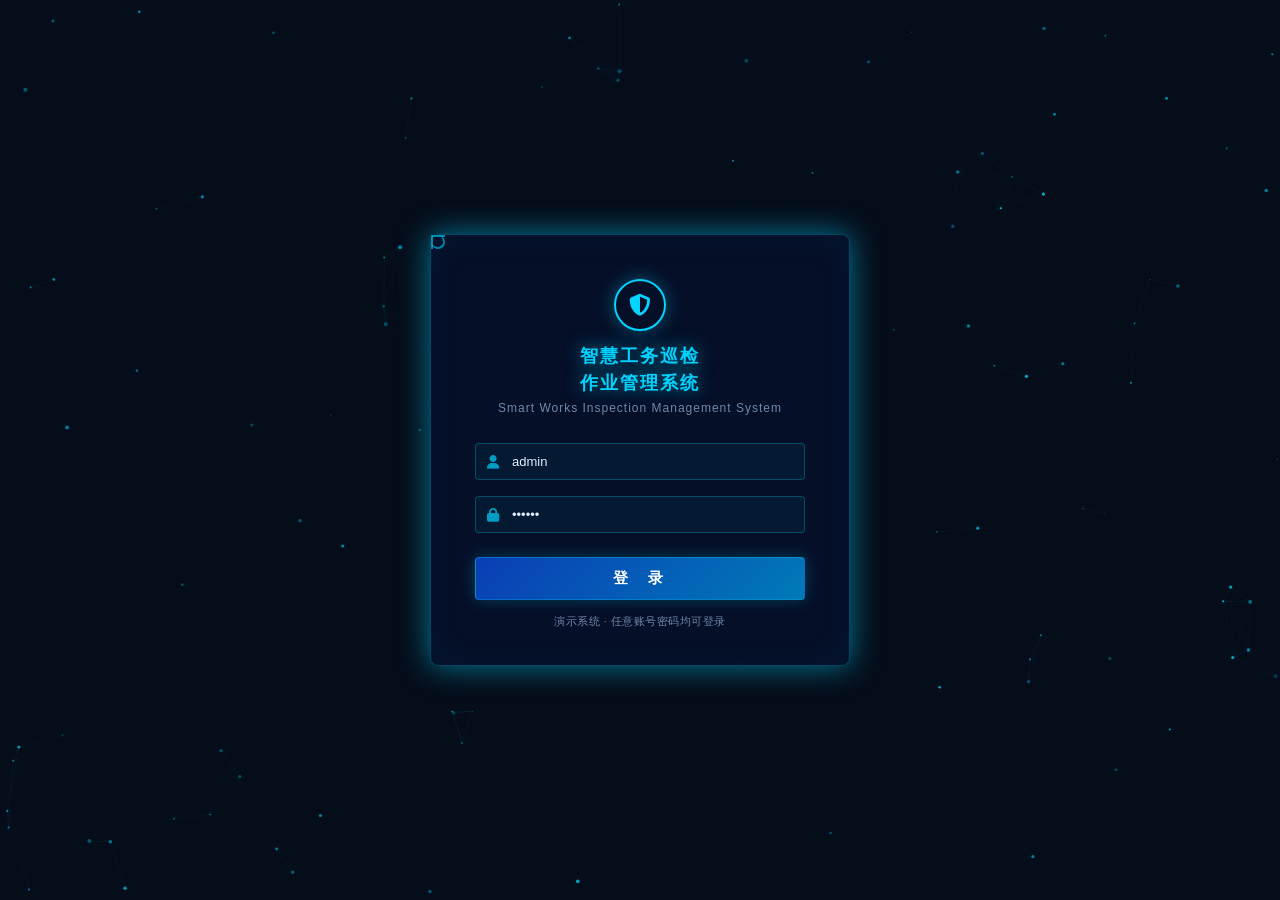
==== index.html @ 15b322b3 "初始化智慧工务巡检作业管理系统演示网站 包含完整的前台演示系统，包括： - 登录页（粒子动画背景） - 主仪表板（SVG工艺流程图，实时动画） - 数据分析弹窗（ECharts折线图） - 模型分析弹" ====
<!DOCTYPE html>
<html lang="zh-CN">
<head>
  <meta charset="UTF-8">
  <meta name="viewport" content="width=device-width, initial-scale=1.0">
  <title>智慧工务巡检作业管理系统</title>
  <link rel="stylesheet" href="css/style.css">
  <link rel="stylesheet" href="https://cdnjs.cloudflare.com/ajax/libs/font-awesome/6.5.0/css/all.min.css">
  <style>
    body { background: var(--bg); }
    #login-page { background: var(--bg); }
  </style>
</head>
<body class="tech-grid">
  <div id="login-page">
    <canvas id="login-canvas"></canvas>

    <div class="login-card bracket-full">
      <div class="login-logo">
        <div class="logo-icon">
          <i class="fa-solid fa-shield-halved"></i>
        </div>
        <div class="login-title">智慧工务巡检<br>作业管理系统</div>
        <div class="login-subtitle">Smart Works Inspection Management System</div>
      </div>

      <form class="login-form" onsubmit="doLogin(event)">
        <div class="form-field">
          <i class="fa-solid fa-user"></i>
          <input type="text" id="username" placeholder="请输入用户名" value="admin" autocomplete="off">
        </div>
        <div class="form-field">
          <i class="fa-solid fa-lock"></i>
          <input type="password" id="password" placeholder="请输入密码" value="123456" autocomplete="off">
        </div>
        <button type="submit" class="btn-login">登&nbsp;&nbsp;录</button>
      </form>

      <div class="login-tip">演示系统 · 任意账号密码均可登录</div>
    </div>
  </div>

  <script>
    /* ── Particle canvas ── */
    (function () {
      const canvas = document.getElementById('login-canvas');
      const ctx = canvas.getContext('2d');
      let W, H, particles = [];

      function resize() {
        W = canvas.width  = window.innerWidth;
        H = canvas.height = window.innerHeight;
      }

      function mkParticle() {
        return {
          x: Math.random() * W,
          y: Math.random() * H,
          vx: (Math.random() - 0.5) * 0.4,
          vy: (Math.random() - 0.5) * 0.4,
          r: Math.random() * 1.5 + 0.5,
          a: Math.random() * 0.6 + 0.2
        };
      }

      function init() {
        resize();
        particles = Array.from({ length: 120 }, mkParticle);
        window.addEventListener('resize', resize);
        requestAnimationFrame(loop);
      }

      function loop() {
        ctx.clearRect(0, 0, W, H);

        // Draw connections
        for (let i = 0; i < particles.length; i++) {
          for (let j = i + 1; j < particles.length; j++) {
            const p = particles[i], q = particles[j];
            const d = Math.hypot(p.x - q.x, p.y - q.y);
            if (d < 110) {
              ctx.beginPath();
              ctx.moveTo(p.x, p.y);
              ctx.lineTo(q.x, q.y);
              ctx.strokeStyle = `rgba(0,212,255,${0.12 * (1 - d / 110)})`;
              ctx.lineWidth = 0.6;
              ctx.stroke();
            }
          }
        }

        // Draw particles
        particles.forEach(p => {
          ctx.beginPath();
          ctx.arc(p.x, p.y, p.r, 0, Math.PI * 2);
          ctx.fillStyle = `rgba(0,212,255,${p.a})`;
          ctx.fill();
          p.x += p.vx;
          p.y += p.vy;
          if (p.x < 0 || p.x > W) p.vx *= -1;
          if (p.y < 0 || p.y > H) p.vy *= -1;
        });

        requestAnimationFrame(loop);
      }

      init();
    })();

    function doLogin(e) {
      e.preventDefault();
      const btn = document.querySelector('.btn-login');
      btn.textContent = '登录中...';
      btn.disabled = true;
      setTimeout(() => {
        window.location.href = 'dashboard.html';
      }, 600);
    }
  </script>
</body>
</html>
---- css/style.css ----
/* ===================== ROOT VARIABLES ===================== */
:root {
  --bg: #050d1a;
  --bg-surface: rgba(6, 20, 48, 0.92);
  --bg-panel: rgba(8, 24, 58, 0.88);
  --cyan: #00d4ff;
  --cyan-dim: rgba(0, 212, 255, 0.18);
  --cyan-border: rgba(0, 212, 255, 0.28);
  --blue: #1a6fff;
  --blue-bright: #4da6ff;
  --text: #e0f0ff;
  --text-muted: rgba(180, 210, 255, 0.62);
  --alarm: #ff3a3a;
  --alarm-dim: rgba(255, 58, 58, 0.18);
  --safe: #00ff88;
  --safe-dim: rgba(0, 255, 136, 0.18);
  --warn: #ffaa00;
  --glow: 0 0 18px rgba(0, 212, 255, 0.35);
  --glow-strong: 0 0 30px rgba(0, 212, 255, 0.55);
  --radius: 4px;
  --transition: 0.22s ease;
}

/* ===================== RESET & BASE ===================== */
*, *::before, *::after { box-sizing: border-box; margin: 0; padding: 0; }
html, body { width: 100%; height: 100%; overflow: hidden; }
body {
  font-family: 'Microsoft YaHei', 'PingFang SC', Arial, sans-serif;
  font-size: 13px;
  color: var(--text);
  background: var(--bg);
}
a { color: var(--cyan); text-decoration: none; }
button { cursor: pointer; border: none; outline: none; font-family: inherit; }
input, select { outline: none; font-family: inherit; }
table { border-collapse: collapse; width: 100%; }

/* ===================== SCROLLBAR ===================== */
::-webkit-scrollbar { width: 4px; height: 4px; }
::-webkit-scrollbar-track { background: transparent; }
::-webkit-scrollbar-thumb { background: var(--cyan-border); border-radius: 2px; }

/* ===================== TECH GRID BACKGROUND ===================== */
.tech-grid {
  background-color: var(--bg);
  background-image:
    linear-gradient(rgba(0, 212, 255, 0.04) 1px, transparent 1px),
    linear-gradient(90deg, rgba(0, 212, 255, 0.04) 1px, transparent 1px);
  background-size: 40px 40px;
}

/* ===================== CORNER BRACKET ===================== */
.bracket {
  position: relative;
}
.bracket::before, .bracket::after {
  content: '';
  position: absolute;
  width: 12px;
  height: 12px;
  border-color: var(--cyan);
  border-style: solid;
  opacity: 0.7;
}
.bracket::before { top: 0; left: 0; border-width: 2px 0 0 2px; }
.bracket::after  { top: 0; right: 0; border-width: 2px 2px 0 0; }

.bracket-full {
  position: relative;
}
.bracket-full::before, .bracket-full::after {
  content: '';
  position: absolute;
  width: 14px;
  height: 14px;
  border-color: var(--cyan);
  border-style: solid;
  opacity: 0.6;
  pointer-events: none;
}
.bracket-full::before { top: 0; left: 0; border-width: 2px 0 0 2px; }
.bracket-full::after  { bottom: 0; right: 0; border-width: 0 2px 2px 0; }

/* ===================== GLOW TEXT ===================== */
.glow-text {
  color: var(--cyan);
  text-shadow: 0 0 12px rgba(0, 212, 255, 0.8);
}

/* ===================== BTN STYLES ===================== */
.btn-primary {
  background: linear-gradient(135deg, #1a5fff 0%, #00a8d4 100%);
  color: #fff;
  padding: 6px 20px;
  border-radius: var(--radius);
  font-size: 13px;
  transition: var(--transition);
  box-shadow: 0 0 10px rgba(0, 168, 212, 0.4);
  letter-spacing: 1px;
}
.btn-primary:hover { box-shadow: 0 0 18px rgba(0, 212, 255, 0.7); filter: brightness(1.12); }

.btn-confirm {
  background: rgba(0, 212, 255, 0.15);
  border: 1px solid var(--cyan-border);
  color: var(--cyan);
  padding: 3px 12px;
  border-radius: var(--radius);
  font-size: 12px;
  transition: var(--transition);
}
.btn-confirm:hover { background: rgba(0, 212, 255, 0.28); }

/* ===================== FORM CONTROLS ===================== */
.ctrl-select, .ctrl-date, .ctrl-input {
  background: rgba(8, 28, 68, 0.9);
  border: 1px solid var(--cyan-border);
  color: var(--text);
  padding: 5px 10px;
  border-radius: var(--radius);
  font-size: 12px;
  min-width: 120px;
  appearance: none;
  -webkit-appearance: none;
  position: relative;
}
.ctrl-select option { background: #0a1e3c; }
.ctrl-date { min-width: 130px; }

.select-wrapper {
  position: relative;
  display: inline-flex;
  align-items: center;
}
.select-wrapper::after {
  content: '▾';
  position: absolute;
  right: 8px;
  color: var(--cyan);
  pointer-events: none;
  font-size: 11px;
}

/* ===================== TABLE ===================== */
.data-table {
  width: 100%;
  border-collapse: collapse;
  font-size: 12px;
}
.data-table th {
  background: rgba(0, 212, 255, 0.08);
  color: var(--cyan);
  padding: 9px 12px;
  font-weight: 500;
  text-align: center;
  border-bottom: 1px solid var(--cyan-border);
  letter-spacing: 0.5px;
  white-space: nowrap;
}
.data-table td {
  padding: 8px 12px;
  text-align: center;
  color: var(--text);
  border-bottom: 1px solid rgba(0, 212, 255, 0.07);
  white-space: nowrap;
}
.data-table tr:hover td { background: rgba(0, 212, 255, 0.06); }
.data-table tbody tr:last-child td { border-bottom: none; }

.tag-offline { color: var(--warn); }
.tag-alarm   { color: var(--alarm); }
.tag-normal  { color: var(--safe); }

/* ===================== PAGINATION ===================== */
.pagination {
  display: flex;
  align-items: center;
  justify-content: center;
  gap: 8px;
  padding: 12px 0 6px;
  font-size: 12px;
  color: var(--text-muted);
}
.pg-btn {
  background: rgba(0, 212, 255, 0.1);
  border: 1px solid var(--cyan-border);
  color: var(--text);
  width: 28px;
  height: 28px;
  border-radius: var(--radius);
  display: flex;
  align-items: center;
  justify-content: center;
  cursor: pointer;
  transition: var(--transition);
}
.pg-btn:hover, .pg-btn.active { background: rgba(0, 212, 255, 0.28); color: var(--cyan); }
.pg-btn.active { border-color: var(--cyan); }
.pg-jump {
  background: rgba(8, 28, 68, 0.9);
  border: 1px solid var(--cyan-border);
  color: var(--text);
  width: 38px;
  height: 28px;
  border-radius: var(--radius);
  text-align: center;
  font-size: 12px;
}

/* ==================== LOGIN PAGE ==================== */
#login-page {
  width: 100vw;
  height: 100vh;
  display: flex;
  align-items: center;
  justify-content: center;
  position: relative;
  overflow: hidden;
}

#login-canvas {
  position: absolute;
  inset: 0;
  z-index: 0;
}

.login-card {
  position: relative;
  z-index: 1;
  width: 420px;
  background: rgba(6, 16, 42, 0.88);
  border: 1px solid var(--cyan-border);
  border-radius: 8px;
  padding: 44px 44px 36px;
  box-shadow: var(--glow-strong), inset 0 0 40px rgba(0, 212, 255, 0.04);
  backdrop-filter: blur(12px);
}

.login-logo {
  text-align: center;
  margin-bottom: 28px;
}
.login-logo .logo-icon {
  width: 52px;
  height: 52px;
  margin: 0 auto 12px;
  border: 2px solid var(--cyan);
  border-radius: 50%;
  display: flex;
  align-items: center;
  justify-content: center;
  box-shadow: var(--glow);
}
.login-logo .logo-icon i {
  font-size: 22px;
  color: var(--cyan);
}
.login-title {
  font-size: 18px;
  font-weight: 600;
  letter-spacing: 2px;
  color: var(--cyan);
  text-shadow: 0 0 18px rgba(0, 212, 255, 0.6);
  line-height: 1.5;
  text-align: center;
}
.login-subtitle {
  font-size: 12px;
  color: var(--text-muted);
  text-align: center;
  margin-top: 4px;
  letter-spacing: 1px;
}

.login-form { margin-top: 24px; }
.form-field {
  position: relative;
  margin-bottom: 16px;
}
.form-field i {
  position: absolute;
  left: 12px;
  top: 50%;
  transform: translateY(-50%);
  color: var(--cyan);
  font-size: 14px;
  opacity: 0.7;
}
.form-field input {
  width: 100%;
  background: rgba(0, 212, 255, 0.05);
  border: 1px solid var(--cyan-border);
  border-radius: var(--radius);
  padding: 10px 12px 10px 36px;
  color: var(--text);
  font-size: 13px;
  transition: var(--transition);
}
.form-field input::placeholder { color: var(--text-muted); }
.form-field input:focus {
  border-color: var(--cyan);
  box-shadow: 0 0 10px rgba(0, 212, 255, 0.2);
}

.btn-login {
  width: 100%;
  padding: 11px;
  margin-top: 8px;
  background: linear-gradient(135deg, #0a3eb5 0%, #007ab8 100%);
  border: 1px solid var(--cyan-border);
  border-radius: var(--radius);
  color: #fff;
  font-size: 15px;
  letter-spacing: 4px;
  font-weight: 600;
  transition: var(--transition);
  box-shadow: 0 0 16px rgba(0, 168, 212, 0.3);
}
.btn-login:hover {
  background: linear-gradient(135deg, #1a5fff 0%, #00a8d4 100%);
  box-shadow: 0 0 24px rgba(0, 212, 255, 0.5);
}

.login-tip {
  font-size: 11px;
  color: var(--text-muted);
  text-align: center;
  margin-top: 14px;
  letter-spacing: 0.5px;
}

/* scanning line animation */
.login-card::after {
  content: '';
  position: absolute;
  inset: 0;
  background: linear-gradient(transparent 40%, rgba(0, 212, 255, 0.03) 50%, transparent 60%);
  animation: scan 4s linear infinite;
  pointer-events: none;
  border-radius: 8px;
  overflow: hidden;
}
@keyframes scan {
  0%   { transform: translateY(-100%); }
  100% { transform: translateY(200%); }
}

/* ==================== DASHBOARD ==================== */
#app {
  width: 100vw;
  height: 100vh;
  display: flex;
  flex-direction: column;
  overflow: hidden;
}

/* --- HEADER --- */
.header {
  height: 52px;
  background: linear-gradient(180deg, rgba(6, 24, 64, 0.98) 0%, rgba(4, 14, 40, 0.96) 100%);
  border-bottom: 1px solid var(--cyan-border);
  display: flex;
  align-items: center;
  padding: 0 16px;
  gap: 0;
  box-shadow: 0 2px 20px rgba(0, 0, 0, 0.5);
  flex-shrink: 0;
  position: relative;
  z-index: 10;
}

.header-logo {
  display: flex;
  align-items: center;
  gap: 8px;
  margin-right: 20px;
}
.header-logo i { font-size: 18px; color: var(--cyan); }

.header-title {
  font-size: 15px;
  font-weight: 600;
  letter-spacing: 2px;
  color: #fff;
  text-shadow: 0 0 12px rgba(0, 212, 255, 0.5);
  white-space: nowrap;
}
.header-title span {
  color: var(--cyan);
  text-shadow: 0 0 16px rgba(0, 212, 255, 0.8);
}

/* unit tabs in header */
.unit-tabs {
  display: flex;
  gap: 2px;
  margin-left: 28px;
}
.unit-tab {
  padding: 4px 18px;
  background: rgba(0, 212, 255, 0.06);
  border: 1px solid rgba(0, 212, 255, 0.15);
  border-radius: var(--radius) var(--radius) 0 0;
  color: var(--text-muted);
  font-size: 13px;
  cursor: pointer;
  transition: var(--transition);
  letter-spacing: 0.5px;
}
.unit-tab:hover { color: var(--text); background: rgba(0, 212, 255, 0.12); }
.unit-tab.active {
  background: rgba(0, 212, 255, 0.18);
  border-color: var(--cyan);
  color: var(--cyan);
  box-shadow: 0 -2px 8px rgba(0, 212, 255, 0.2);
}

.header-spacer { flex: 1; }

/* decorative lines */
.header-deco {
  display: flex;
  align-items: center;
  gap: 6px;
  margin-right: 16px;
}
.header-deco span {
  display: block;
  height: 2px;
  background: var(--cyan);
  opacity: 0.5;
}
.header-deco span:nth-child(1) { width: 30px; }
.header-deco span:nth-child(2) { width: 8px; }
.header-deco span:nth-child(3) { width: 4px; }

.header-clock {
  font-size: 13px;
  color: var(--cyan);
  letter-spacing: 1px;
  background: rgba(0, 212, 255, 0.06);
  border: 1px solid var(--cyan-border);
  padding: 3px 10px;
  border-radius: var(--radius);
  min-width: 150px;
  text-align: center;
}

.header-user {
  display: flex;
  align-items: center;
  gap: 6px;
  margin-left: 12px;
  color: var(--text-muted);
  font-size: 12px;
  cursor: pointer;
}
.header-user i { color: var(--cyan); font-size: 14px; }

/* --- SUB-NAV --- */
.subnav {
  height: 36px;
  background: rgba(4, 14, 38, 0.95);
  border-bottom: 1px solid var(--cyan-border);
  display: flex;
  align-items: center;
  padding: 0 16px;
  gap: 4px;
  flex-shrink: 0;
}
.subnav-tab {
  padding: 4px 16px;
  border-radius: var(--radius);
  cursor: pointer;
  font-size: 12px;
  color: var(--text-muted);
  transition: var(--transition);
  border: 1px solid transparent;
  letter-spacing: 0.5px;
}
.subnav-tab:hover { color: var(--text); }
.subnav-tab.active {
  background: rgba(0, 212, 255, 0.12);
  border-color: var(--cyan-border);
  color: var(--cyan);
}

.subnav-right {
  margin-left: auto;
  display: flex;
  align-items: center;
  gap: 12px;
  font-size: 11px;
  color: var(--text-muted);
}
.status-dot {
  display: inline-block;
  width: 7px;
  height: 7px;
  border-radius: 50%;
  background: var(--safe);
  box-shadow: 0 0 6px var(--safe);
  animation: pulse-dot 2s ease-in-out infinite;
  margin-right: 4px;
}
@keyframes pulse-dot {
  0%, 100% { opacity: 1; }
  50% { opacity: 0.5; }
}

/* --- MAIN CONTENT --- */
.main-content {
  flex: 1;
  display: flex;
  overflow: hidden;
  position: relative;
}

.process-area {
  flex: 1;
  position: relative;
  overflow: hidden;
}

.process-view {
  position: absolute;
  inset: 0;
  opacity: 0;
  pointer-events: none;
  transition: opacity 0.3s ease;
}
.process-view.active {
  opacity: 1;
  pointer-events: all;
}

.process-view svg {
  width: 100%;
  height: 100%;
}

/* --- PARAM PANEL --- */
.param-panel {
  width: 230px;
  margin: 10px 10px 0 0;
  flex-shrink: 0;
}

.param-box {
  background: rgba(4, 14, 42, 0.9);
  border: 1px dashed rgba(0, 212, 255, 0.4);
  border-radius: 4px;
  padding: 10px 12px;
  position: relative;
}
.param-box-title {
  font-size: 11px;
  color: var(--cyan);
  margin-bottom: 8px;
  letter-spacing: 1px;
  border-bottom: 1px solid var(--cyan-border);
  padding-bottom: 5px;
}

.param-grid {
  display: grid;
  grid-template-columns: 1fr 1fr;
  gap: 6px 8px;
}
.param-item {
  display: flex;
  flex-direction: column;
  gap: 1px;
}
.param-label {
  font-size: 10px;
  color: var(--text-muted);
  white-space: nowrap;
}
.param-value {
  font-size: 14px;
  color: var(--cyan);
  font-family: 'Courier New', monospace;
  font-weight: 600;
  letter-spacing: 0.5px;
}
.param-value.alarm { color: var(--alarm); }
.param-value.warn  { color: var(--warn); }

.param-row-full {
  grid-column: 1 / -1;
  display: flex;
  align-items: center;
  gap: 6px;
  margin-top: 4px;
}
.param-row-full .param-label { flex: 1; }
.param-setpoint {
  background: rgba(0, 212, 255, 0.08);
  border: 1px solid var(--cyan-border);
  color: var(--cyan);
  width: 56px;
  height: 22px;
  border-radius: var(--radius);
  text-align: center;
  font-size: 13px;
  font-family: 'Courier New', monospace;
}

/* --- BOTTOM NAV --- */
.bottom-nav {
  height: 58px;
  background: linear-gradient(0deg, rgba(4, 14, 40, 0.98) 0%, rgba(6, 20, 52, 0.95) 100%);
  border-top: 1px solid var(--cyan-border);
  display: flex;
  align-items: center;
  justify-content: center;
  gap: 32px;
  flex-shrink: 0;
  box-shadow: 0 -2px 20px rgba(0, 0, 0, 0.4);
}

.nav-btn {
  display: flex;
  align-items: center;
  gap: 8px;
  padding: 6px 22px;
  background: rgba(0, 212, 255, 0.06);
  border: 1px solid var(--cyan-border);
  border-radius: 6px;
  color: var(--text-muted);
  font-size: 13px;
  transition: var(--transition);
  position: relative;
  letter-spacing: 0.5px;
}
.nav-btn i { font-size: 15px; color: var(--blue-bright); transition: var(--transition); }
.nav-btn:hover {
  background: rgba(0, 212, 255, 0.14);
  color: var(--text);
  border-color: var(--cyan);
  box-shadow: var(--glow);
}
.nav-btn:hover i { color: var(--cyan); }
.nav-btn.has-alarm::after {
  content: '';
  position: absolute;
  top: 4px;
  right: 6px;
  width: 7px;
  height: 7px;
  border-radius: 50%;
  background: var(--alarm);
  box-shadow: 0 0 6px var(--alarm);
  animation: pulse-alarm 1.2s ease-in-out infinite;
}
@keyframes pulse-alarm {
  0%, 100% { opacity: 1; transform: scale(1); }
  50% { opacity: 0.6; transform: scale(0.8); }
}

/* ==================== MODALS ==================== */
.modal-overlay {
  display: none;
  position: fixed;
  inset: 0;
  z-index: 100;
  background: rgba(2, 8, 20, 0.75);
  backdrop-filter: blur(3px);
  align-items: center;
  justify-content: center;
}
.modal-overlay.active { display: flex; }

.modal-window {
  width: 92vw;
  max-width: 1280px;
  height: 85vh;
  background: rgba(5, 14, 38, 0.97);
  border: 1px solid var(--cyan-border);
  border-radius: 6px;
  display: flex;
  flex-direction: column;
  box-shadow: 0 0 50px rgba(0, 100, 200, 0.25), inset 0 0 60px rgba(0, 212, 255, 0.02);
  overflow: hidden;
  position: relative;
}

.modal-header {
  height: 46px;
  background: linear-gradient(90deg, rgba(0, 100, 180, 0.12), rgba(0, 212, 255, 0.06), rgba(0, 100, 180, 0.12));
  border-bottom: 1px solid var(--cyan-border);
  display: flex;
  align-items: center;
  justify-content: center;
  position: relative;
  flex-shrink: 0;
}
.modal-title {
  font-size: 18px;
  font-weight: 600;
  letter-spacing: 4px;
  color: var(--text);
  display: flex;
  align-items: center;
  gap: 12px;
}
.modal-title-deco {
  display: flex;
  align-items: center;
  gap: 3px;
}
.modal-title-deco span {
  display: block;
  height: 2px;
  background: var(--cyan);
  opacity: 0.6;
}
.modal-title-deco span:nth-child(1) { width: 40px; }
.modal-title-deco span:nth-child(2) { width: 10px; }
.modal-title-deco span:nth-child(3) { width: 5px; }

.modal-close {
  position: absolute;
  right: 14px;
  top: 50%;
  transform: translateY(-50%);
  width: 28px;
  height: 28px;
  background: rgba(255, 58, 58, 0.12);
  border: 1px solid rgba(255, 58, 58, 0.3);
  border-radius: 4px;
  color: rgba(255, 100, 100, 0.8);
  font-size: 14px;
  display: flex;
  align-items: center;
  justify-content: center;
  cursor: pointer;
  transition: var(--transition);
}
.modal-close:hover { background: rgba(255, 58, 58, 0.25); color: #fff; }

.modal-body {
  flex: 1;
  display: flex;
  flex-direction: column;
  overflow: hidden;
  padding: 0;
}

/* modal tabs */
.modal-tabs {
  display: flex;
  gap: 0;
  padding: 10px 16px 0;
  border-bottom: 1px solid var(--cyan-border);
  flex-shrink: 0;
}
.modal-tab {
  padding: 6px 20px;
  background: transparent;
  border: 1px solid transparent;
  border-bottom: none;
  color: var(--text-muted);
  font-size: 13px;
  cursor: pointer;
  position: relative;
  bottom: -1px;
  transition: var(--transition);
  border-radius: var(--radius) var(--radius) 0 0;
  display: flex;
  align-items: center;
  gap: 5px;
}
.modal-tab:hover { color: var(--text); }
.modal-tab.active {
  background: rgba(0, 212, 255, 0.1);
  border-color: var(--cyan-border);
  border-bottom-color: rgba(5, 14, 38, 0.97);
  color: var(--cyan);
}
.modal-tab i { font-size: 13px; }

/* modal tab panels */
.tab-panel {
  display: none;
  flex: 1;
  flex-direction: column;
  overflow: hidden;
}
.tab-panel.active { display: flex; }

/* filter bar */
.filter-bar {
  display: flex;
  align-items: center;
  gap: 10px;
  padding: 10px 16px;
  border-bottom: 1px solid rgba(0, 212, 255, 0.08);
  flex-shrink: 0;
  flex-wrap: wrap;
}
.filter-label {
  font-size: 12px;
  color: var(--text-muted);
  white-space: nowrap;
}

/* ==================== DATA ANALYSIS ==================== */
.chart-area {
  flex: 1;
  display: flex;
  overflow: hidden;
  padding: 8px 16px;
  gap: 10px;
}
.charts-col {
  flex: 1;
  display: flex;
  flex-direction: column;
  gap: 8px;
  min-width: 0;
}
.chart-card {
  flex: 1;
  background: rgba(4, 14, 38, 0.7);
  border: 1px solid var(--cyan-border);
  border-radius: var(--radius);
  position: relative;
  padding: 8px 10px 4px;
  min-height: 0;
}
.chart-card-label {
  font-size: 11px;
  color: var(--text-muted);
  margin-bottom: 4px;
}
.chart-card .chart-instance {
  width: 100%;
  height: calc(100% - 22px);
}

/* metrics sidebar */
.metrics-col {
  width: 140px;
  flex-shrink: 0;
  display: flex;
  flex-direction: column;
  gap: 10px;
  padding-top: 4px;
}
.metric-legend {
  display: flex;
  flex-direction: column;
  gap: 6px;
}
.legend-item {
  display: flex;
  align-items: center;
  gap: 6px;
  font-size: 11px;
  color: var(--text-muted);
}
.legend-dot {
  width: 8px;
  height: 8px;
  border-radius: 50%;
  flex-shrink: 0;
}
.legend-dash {
  width: 16px;
  height: 2px;
  border-top: 2px dashed;
  flex-shrink: 0;
}

.metrics-block {
  background: rgba(4, 14, 38, 0.7);
  border: 1px solid var(--cyan-border);
  border-radius: var(--radius);
  padding: 8px 10px;
}
.metrics-block-title {
  font-size: 10px;
  color: var(--text-muted);
  border-bottom: 1px solid var(--cyan-border);
  padding-bottom: 4px;
  margin-bottom: 6px;
  letter-spacing: 1px;
}
.metric-row {
  display: flex;
  justify-content: space-between;
  align-items: center;
  margin-bottom: 5px;
}
.metric-name { font-size: 11px; color: var(--text-muted); }
.metric-val  { font-size: 13px; color: var(--cyan); font-family: monospace; font-weight: 600; }

/* single chart panel (benchmark analysis) */
.single-chart-area {
  flex: 1;
  display: flex;
  overflow: hidden;
  padding: 8px 16px;
  gap: 10px;
}
.single-chart-card {
  flex: 1;
  background: rgba(4, 14, 38, 0.7);
  border: 1px solid var(--cyan-border);
  border-radius: var(--radius);
  padding: 8px 10px 4px;
  position: relative;
  min-width: 0;
}
.single-chart-instance {
  width: 100%;
  height: calc(100% - 22px);
}
.point-info-box {
  position: absolute;
  top: 12px;
  right: 12px;
  background: rgba(4, 20, 52, 0.9);
  border: 1px solid var(--cyan-border);
  border-radius: var(--radius);
  padding: 6px 10px;
  text-align: center;
  min-width: 90px;
}
.point-time { font-size: 11px; color: var(--text-muted); }
.point-val  { font-size: 15px; color: var(--cyan); font-family: monospace; font-weight: 600; }
.point-dot  { display: inline-block; width: 8px; height: 8px; border-radius: 50%; background: var(--cyan); margin-right: 4px; }

/* ==================== MODEL ANALYSIS ==================== */
.model-stats-row {
  display: flex;
  gap: 12px;
  padding: 12px 16px 0;
  flex-shrink: 0;
}
.stat-card {
  flex: 1;
  background: rgba(4, 14, 38, 0.7);
  border: 1px solid var(--cyan-border);
  border-radius: var(--radius);
  padding: 12px 14px;
  position: relative;
}
.stat-card-icon {
  font-size: 18px;
  color: var(--cyan);
  opacity: 0.6;
  margin-bottom: 6px;
}
.stat-card-val {
  font-size: 22px;
  color: var(--cyan);
  font-family: monospace;
  font-weight: 700;
  letter-spacing: 1px;
}
.stat-card-label { font-size: 11px; color: var(--text-muted); margin-top: 3px; }

.model-content {
  flex: 1;
  display: flex;
  gap: 12px;
  padding: 12px 16px;
  overflow: hidden;
  min-height: 0;
}
.model-table-wrap {
  width: 50%;
  flex-shrink: 0;
  overflow-y: auto;
  background: rgba(4, 14, 38, 0.6);
  border: 1px solid var(--cyan-border);
  border-radius: var(--radius);
}
.model-chart-wrap {
  flex: 1;
  background: rgba(4, 14, 38, 0.6);
  border: 1px solid var(--cyan-border);
  border-radius: var(--radius);
  padding: 8px 10px;
}
.model-chart-label {
  font-size: 11px;
  color: var(--text-muted);
  margin-bottom: 4px;
}
.model-chart-instance {
  width: 100%;
  height: calc(100% - 22px);
}

.badge-running {
  display: inline-flex;
  align-items: center;
  gap: 4px;
  background: var(--safe-dim);
  border: 1px solid rgba(0, 255, 136, 0.3);
  color: var(--safe);
  padding: 2px 7px;
  border-radius: 10px;
  font-size: 11px;
}
.badge-stopped {
  display: inline-flex;
  align-items: center;
  background: rgba(100, 100, 120, 0.2);
  border: 1px solid rgba(150, 150, 170, 0.2);
  color: var(--text-muted);
  padding: 2px 7px;
  border-radius: 10px;
  font-size: 11px;
}

/* ==================== ALARM / LOG ==================== */
.table-wrap {
  flex: 1;
  overflow-y: auto;
  padding: 0 16px 0;
  min-height: 0;
}

/* ==================== SVG PROCESS FLOW ==================== */
/* Pipe flow animation */
.pipe-flow {
  stroke-dasharray: 8 6;
  animation: pipe-move 1.2s linear infinite;
}
.pipe-flow-slow {
  stroke-dasharray: 8 6;
  animation: pipe-move 2s linear infinite;
}
.pipe-flow-rev {
  stroke-dasharray: 8 6;
  animation: pipe-move-rev 1.5s linear infinite;
}
@keyframes pipe-move     { to { stroke-dashoffset: -280; } }
@keyframes pipe-move-rev { to { stroke-dashoffset:  280; } }

/* Measurement point pulse */
.point-pulse {
  animation: point-pulse 2s ease-in-out infinite;
}
.point-alarm {
  animation: point-alarm 0.8s ease-in-out infinite;
}
@keyframes point-pulse {
  0%, 100% { opacity: 1; r: 5; }
  50%       { opacity: 0.6; r: 7; }
}
@keyframes point-alarm {
  0%, 100% { opacity: 1; }
  50%       { opacity: 0.3; }
}

/* Pump rotation indicator */
.pump-spin {
  animation: pump-spin 3s linear infinite;
  transform-origin: center;
}
@keyframes pump-spin {
  to { transform: rotate(360deg); }
}

/* Data readout boxes on process flow */
.readout-box {
  position: absolute;
  background: rgba(4, 12, 34, 0.88);
  border: 1px solid rgba(0, 212, 255, 0.35);
  border-radius: 3px;
  padding: 4px 7px;
  font-size: 11px;
  line-height: 1.6;
  pointer-events: none;
  color: var(--text);
}
.readout-label { color: var(--text-muted); display: inline-block; width: 32px; }
.readout-val   { color: var(--cyan); font-family: monospace; }
.readout-val.alarm { color: var(--alarm); }

/* Loading overlay */
.loading-overlay {
  position: absolute;
  inset: 0;
  background: rgba(5, 14, 38, 0.7);
  display: flex;
  align-items: center;
  justify-content: center;
  z-index: 50;
  border-radius: var(--radius);
  display: none;
}
.loading-overlay.active { display: flex; }
.spinner {
  width: 36px;
  height: 36px;
  border: 3px solid rgba(0, 212, 255, 0.15);
  border-top-color: var(--cyan);
  border-radius: 50%;
  animation: spin 0.7s linear infinite;
}
@keyframes spin { to { transform: rotate(360deg); } }

/* ==================== RESPONSIVE ==================== */
@media (max-width: 1200px) {
  .param-panel { width: 200px; }
  .unit-tab { padding: 4px 12px; font-size: 12px; }
}
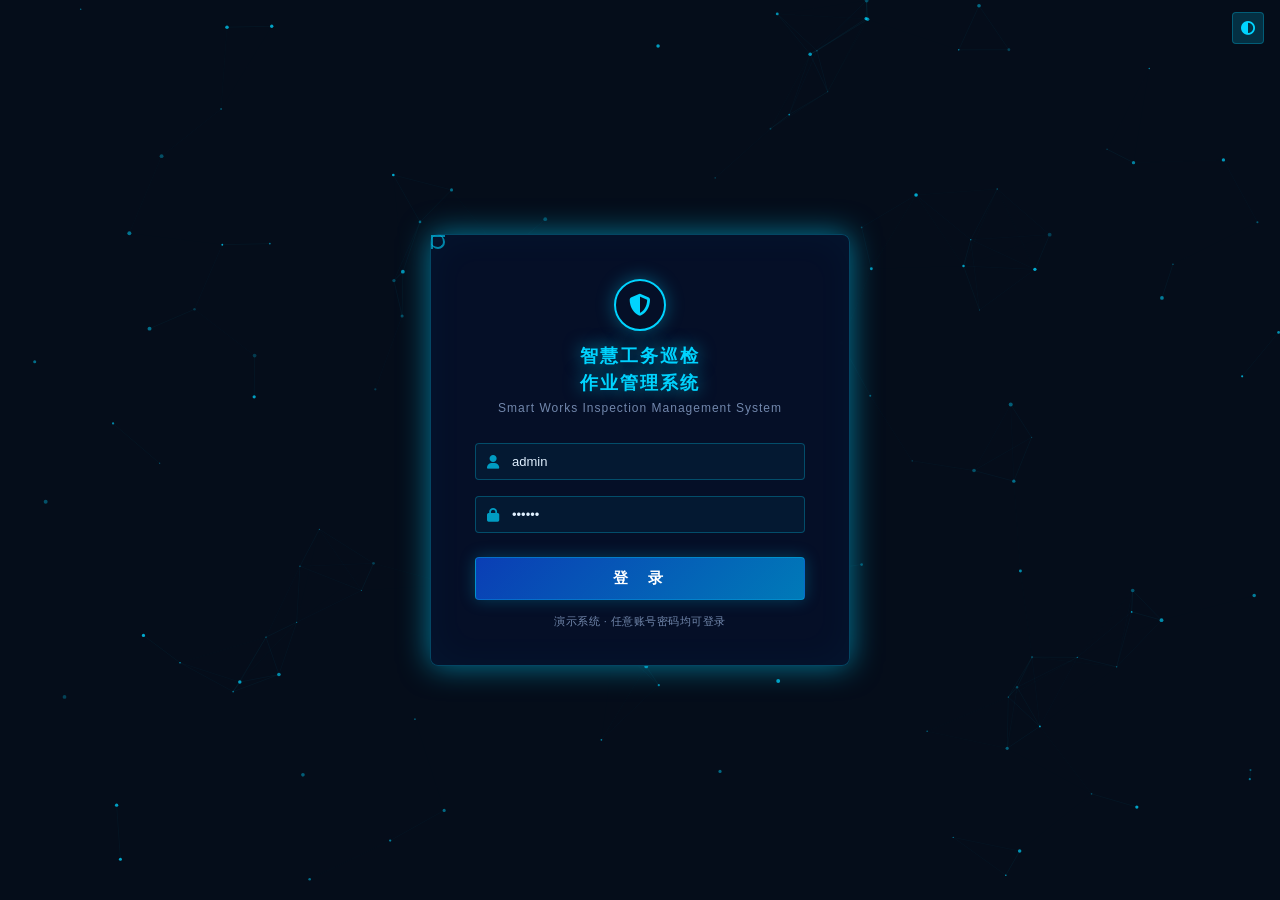
==== commit f3a30c62: "增加四项功能：主题切换、按钮修复、下拉过滤、作业配置页面 - 深色/浅色主题切换：CSS 变量覆盖 + localStorage 持久化 + FOUC 防闪 - 修复参数面板"确定"按钮，写回设定值并" ====
--- a/index.html
+++ b/index.html
@@ -10,8 +10,12 @@
     body { background: var(--bg); }
     #login-page { background: var(--bg); }
   </style>
+  <script>(function(){var t=localStorage.getItem('theme');if(t==='light')document.documentElement.setAttribute('data-theme','light');})()</script>
 </head>
 <body class="tech-grid">
+  <button class="theme-toggle" onclick="toggleTheme()" title="切换主题" style="position:fixed;top:12px;right:16px;z-index:10;">
+    <i class="fa-solid fa-circle-half-stroke"></i>
+  </button>
   <div id="login-page">
     <canvas id="login-canvas"></canvas>
 
@@ -116,6 +120,14 @@
         window.location.href = 'dashboard.html';
       }, 600);
     }
+
+    function toggleTheme() {
+      const html = document.documentElement;
+      const next = (html.getAttribute('data-theme') || 'dark') === 'dark' ? 'light' : 'dark';
+      if (next === 'dark') html.removeAttribute('data-theme');
+      else html.setAttribute('data-theme', next);
+      localStorage.setItem('theme', next);
+    }
   </script>
 </body>
 </html>
--- a/css/style.css
+++ b/css/style.css
@@ -1112,3 +1112,322 @@
   .param-panel { width: 200px; }
   .unit-tab { padding: 4px 12px; font-size: 12px; }
 }
+
+/* ==================== LIGHT THEME ==================== */
+[data-theme="light"] {
+  --bg: #e8edf5;
+  --bg-surface: rgba(255, 255, 255, 0.92);
+  --bg-panel: rgba(240, 245, 255, 0.95);
+  --cyan: #0070a8;
+  --cyan-dim: rgba(0, 112, 168, 0.12);
+  --cyan-border: rgba(0, 112, 168, 0.30);
+  --blue: #1a5fc8;
+  --blue-bright: #2872cc;
+  --text: #1a2740;
+  --text-muted: rgba(40, 80, 140, 0.65);
+  --alarm: #c8001e;
+  --alarm-dim: rgba(200, 0, 30, 0.10);
+  --safe: #007840;
+  --safe-dim: rgba(0, 120, 64, 0.12);
+  --warn: #a06000;
+  --glow: 0 0 14px rgba(0, 112, 168, 0.18);
+  --glow-strong: 0 0 24px rgba(0, 112, 168, 0.28);
+}
+
+[data-theme="light"] body { background: var(--bg); }
+
+[data-theme="light"] .tech-grid {
+  background-color: var(--bg);
+  background-image:
+    linear-gradient(rgba(0, 80, 160, 0.05) 1px, transparent 1px),
+    linear-gradient(90deg, rgba(0, 80, 160, 0.05) 1px, transparent 1px);
+}
+
+[data-theme="light"] .header {
+  background: linear-gradient(180deg, rgba(210, 225, 250, 0.99) 0%, rgba(225, 235, 255, 0.97) 100%);
+  box-shadow: 0 2px 16px rgba(0, 50, 120, 0.12);
+}
+[data-theme="light"] .header-title { color: #1a2740; text-shadow: none; }
+[data-theme="light"] .header-title span { color: var(--cyan); text-shadow: none; }
+[data-theme="light"] .header-clock {
+  background: rgba(0, 90, 180, 0.08);
+  border-color: var(--cyan-border);
+}
+[data-theme="light"] .header-user { color: var(--text-muted); }
+[data-theme="light"] .unit-tab { background: rgba(0, 90, 180, 0.06); border-color: rgba(0, 90, 180, 0.18); }
+[data-theme="light"] .unit-tab.active { background: rgba(0, 90, 180, 0.16); }
+
+[data-theme="light"] .subnav { background: rgba(220, 232, 252, 0.97); }
+[data-theme="light"] .subnav-tab.active { background: rgba(0, 90, 180, 0.12); }
+
+[data-theme="light"] .bottom-nav {
+  background: linear-gradient(0deg, rgba(210, 222, 248, 0.99) 0%, rgba(220, 232, 255, 0.96) 100%);
+  box-shadow: 0 -2px 14px rgba(0, 50, 120, 0.10);
+}
+[data-theme="light"] .nav-btn { background: rgba(0, 90, 180, 0.07); }
+[data-theme="light"] .nav-btn:hover { background: rgba(0, 90, 180, 0.16); box-shadow: var(--glow); }
+
+[data-theme="light"] .modal-overlay { background: rgba(80, 100, 150, 0.45); }
+[data-theme="light"] .modal-window {
+  background: rgba(242, 246, 255, 0.99);
+  box-shadow: 0 0 40px rgba(0, 60, 140, 0.14);
+}
+[data-theme="light"] .modal-header {
+  background: linear-gradient(90deg, rgba(190, 215, 255, 0.5), rgba(210, 230, 255, 0.3), rgba(190, 215, 255, 0.5));
+}
+[data-theme="light"] .modal-tab.active { border-bottom-color: rgba(242, 246, 255, 0.99); }
+
+[data-theme="light"] .param-box { background: rgba(235, 242, 255, 0.95); }
+[data-theme="light"] .readout-box { background: rgba(235, 242, 255, 0.92); border-color: rgba(0, 90, 180, 0.30); }
+[data-theme="light"] .point-info-box { background: rgba(240, 246, 255, 0.95); }
+
+[data-theme="light"] .data-table th { background: rgba(0, 90, 180, 0.07); }
+[data-theme="light"] .data-table td { color: var(--text); border-bottom-color: rgba(0, 90, 180, 0.08); }
+[data-theme="light"] .data-table tr:hover td { background: rgba(0, 90, 180, 0.05); }
+
+[data-theme="light"] .ctrl-select,
+[data-theme="light"] .ctrl-date,
+[data-theme="light"] .ctrl-input {
+  background: rgba(255, 255, 255, 0.92);
+  color: var(--text);
+}
+[data-theme="light"] .ctrl-select option { background: #fff; color: #1a2740; }
+
+[data-theme="light"] .pg-btn { background: rgba(0, 90, 180, 0.08); color: var(--text); }
+[data-theme="light"] .pg-btn:hover,
+[data-theme="light"] .pg-btn.active { background: rgba(0, 90, 180, 0.22); color: var(--cyan); }
+[data-theme="light"] .pg-jump { background: rgba(255, 255, 255, 0.92); color: var(--text); }
+
+[data-theme="light"] .chart-card,
+[data-theme="light"] .single-chart-card,
+[data-theme="light"] .metrics-block,
+[data-theme="light"] .model-table-wrap,
+[data-theme="light"] .model-chart-wrap,
+[data-theme="light"] .stat-card { background: rgba(245, 249, 255, 0.97); }
+
+[data-theme="light"] .loading-overlay { background: rgba(230, 238, 255, 0.75); }
+[data-theme="light"] .filter-bar { border-bottom-color: rgba(0, 90, 180, 0.10); }
+
+[data-theme="light"] .login-card {
+  background: rgba(240, 246, 255, 0.96);
+  box-shadow: 0 8px 40px rgba(0, 50, 140, 0.15), inset 0 0 30px rgba(0, 90, 200, 0.03);
+}
+[data-theme="light"] .login-card::after {
+  background: linear-gradient(transparent 40%, rgba(0, 112, 168, 0.04) 50%, transparent 60%);
+}
+[data-theme="light"] .form-field input {
+  background: rgba(0, 90, 180, 0.05);
+  color: var(--text);
+}
+[data-theme="light"] .form-field input::placeholder { color: var(--text-muted); }
+[data-theme="light"] .badge-running { background: var(--safe-dim); border-color: rgba(0, 120, 64, 0.28); }
+[data-theme="light"] .badge-stopped { background: rgba(100, 110, 130, 0.10); }
+[data-theme="light"] .param-setpoint { background: rgba(0, 90, 180, 0.07); color: var(--cyan); }
+
+/* SVG diagram subtle brightness lift in light mode */
+[data-theme="light"] .process-view svg {
+  filter: brightness(1.15) saturate(0.88);
+}
+
+/* ==================== THEME TOGGLE BUTTON ==================== */
+.theme-toggle {
+  width: 32px;
+  height: 32px;
+  background: var(--cyan-dim);
+  border: 1px solid var(--cyan-border);
+  border-radius: var(--radius);
+  color: var(--cyan);
+  font-size: 14px;
+  display: flex;
+  align-items: center;
+  justify-content: center;
+  cursor: pointer;
+  transition: var(--transition);
+  margin-left: 8px;
+  flex-shrink: 0;
+}
+.theme-toggle:hover { background: rgba(0, 212, 255, 0.28); box-shadow: var(--glow); }
+[data-theme="light"] .theme-toggle { background: rgba(0, 90, 180, 0.10); border-color: rgba(0, 90, 180, 0.28); }
+[data-theme="light"] .theme-toggle:hover { background: rgba(0, 90, 180, 0.22); }
+
+/* ==================== CONFIG MODAL ==================== */
+.config-sidebar {
+  width: 220px;
+  flex-shrink: 0;
+  border-right: 1px solid var(--cyan-border);
+  display: flex;
+  flex-direction: column;
+  background: rgba(4, 12, 32, 0.6);
+}
+[data-theme="light"] .config-sidebar { background: rgba(225, 235, 255, 0.6); }
+
+.config-sidebar-header {
+  height: 42px;
+  display: flex;
+  align-items: center;
+  justify-content: space-between;
+  padding: 0 12px;
+  border-bottom: 1px solid var(--cyan-border);
+  font-size: 12px;
+  color: var(--cyan);
+  flex-shrink: 0;
+}
+.config-sidebar-filter {
+  padding: 8px;
+  border-bottom: 1px solid rgba(0, 212, 255, 0.08);
+  flex-shrink: 0;
+}
+.config-process-list { flex: 1; overflow-y: auto; }
+
+.config-process-item {
+  display: flex;
+  align-items: center;
+  justify-content: space-between;
+  padding: 10px 12px;
+  cursor: pointer;
+  border-bottom: 1px solid rgba(0, 212, 255, 0.05);
+  transition: var(--transition);
+}
+.config-process-item:hover { background: var(--cyan-dim); }
+.config-process-item.active {
+  background: var(--cyan-dim);
+  border-left: 2px solid var(--cyan);
+  padding-left: 10px;
+}
+.config-process-item-name { font-size: 12px; color: var(--text); }
+.config-process-item-meta { font-size: 11px; color: var(--text-muted); margin-top: 2px; }
+
+.config-status-dot {
+  width: 7px;
+  height: 7px;
+  border-radius: 50%;
+  flex-shrink: 0;
+}
+.config-status-dot.running { background: var(--safe); box-shadow: 0 0 5px var(--safe); }
+.config-status-dot.standby { background: var(--warn); }
+.config-status-dot.stopped { background: var(--text-muted); }
+
+.config-add-btn {
+  background: var(--cyan-dim);
+  border: 1px solid var(--cyan-border);
+  color: var(--cyan);
+  border-radius: var(--radius);
+  padding: 3px 8px;
+  font-size: 11px;
+  cursor: pointer;
+  transition: var(--transition);
+  display: flex;
+  align-items: center;
+  gap: 4px;
+}
+.config-add-btn:hover { background: rgba(0, 212, 255, 0.28); }
+
+.config-main {
+  flex: 1;
+  display: flex;
+  flex-direction: column;
+  overflow: hidden;
+  min-width: 0;
+}
+.config-save-area {
+  margin-left: auto;
+  display: flex;
+  align-items: flex-end;
+  padding-bottom: 2px;
+}
+
+.config-form-scroll {
+  flex: 1;
+  overflow-y: auto;
+  padding: 16px;
+}
+.config-form-grid {
+  display: grid;
+  grid-template-columns: 1fr 1fr;
+  gap: 14px 20px;
+}
+.cfg-field { display: flex; flex-direction: column; gap: 5px; }
+.cfg-label { font-size: 11px; color: var(--text-muted); letter-spacing: 0.5px; }
+
+.cfg-input {
+  width: 100%;
+  background: rgba(8, 24, 58, 0.7);
+  border: 1px solid var(--cyan-border);
+  color: var(--text);
+  padding: 6px 10px;
+  border-radius: var(--radius);
+  font-size: 12px;
+  font-family: inherit;
+  transition: var(--transition);
+}
+.cfg-input:focus { border-color: var(--cyan); box-shadow: 0 0 8px rgba(0, 212, 255, 0.15); outline: none; }
+.cfg-input[readonly], .cfg-input[disabled] { opacity: 0.6; cursor: default; }
+[data-theme="light"] .cfg-input { background: rgba(255, 255, 255, 0.9); }
+.cfg-textarea { resize: vertical; min-height: 52px; }
+
+.cfg-table-toolbar {
+  display: flex;
+  align-items: center;
+  justify-content: space-between;
+  margin-bottom: 10px;
+}
+.cfg-section-title { font-size: 12px; color: var(--cyan); }
+.cfg-table { margin-top: 0; }
+
+.cfg-delete-btn {
+  background: var(--alarm-dim);
+  border: 1px solid rgba(255, 58, 58, 0.25);
+  color: var(--alarm);
+  padding: 2px 7px;
+  border-radius: var(--radius);
+  font-size: 11px;
+  cursor: pointer;
+  transition: var(--transition);
+}
+.cfg-delete-btn:hover { background: rgba(255, 58, 58, 0.3); }
+
+.cfg-cell-input {
+  background: transparent;
+  border: none;
+  border-bottom: 1px solid var(--cyan-border);
+  color: var(--text);
+  width: 100%;
+  font-size: 11px;
+  padding: 2px 4px;
+  font-family: inherit;
+}
+.cfg-cell-input:focus { outline: none; border-bottom-color: var(--cyan); }
+.cfg-cell-input option { background: #0a1e3c; color: var(--text); }
+[data-theme="light"] .cfg-cell-input option { background: #fff; color: #1a2740; }
+
+/* ── Config tabs ── */
+.config-tabs-bar {
+  display: flex;
+  align-items: flex-end;
+  border-bottom: 1px solid var(--cyan-border);
+  padding: 0 16px;
+  gap: 0;
+  flex-shrink: 0;
+}
+.config-tabs { display: flex; gap: 2px; }
+.config-tab {
+  background: transparent;
+  border: 1px solid transparent;
+  border-bottom: none;
+  color: var(--text-muted);
+  padding: 7px 14px;
+  font-size: 12px;
+  cursor: pointer;
+  border-radius: var(--radius) var(--radius) 0 0;
+  transition: var(--transition);
+}
+.config-tab:hover { color: var(--cyan); }
+.config-tab.active {
+  background: var(--bg-panel);
+  border-color: var(--cyan-border);
+  color: var(--cyan);
+}
+
+/* ── cfg-panel show/hide (overrides .config-form-scroll default flex) ── */
+.cfg-panel { display: none !important; }
+.cfg-panel.active { display: flex !important; flex-direction: column; }
